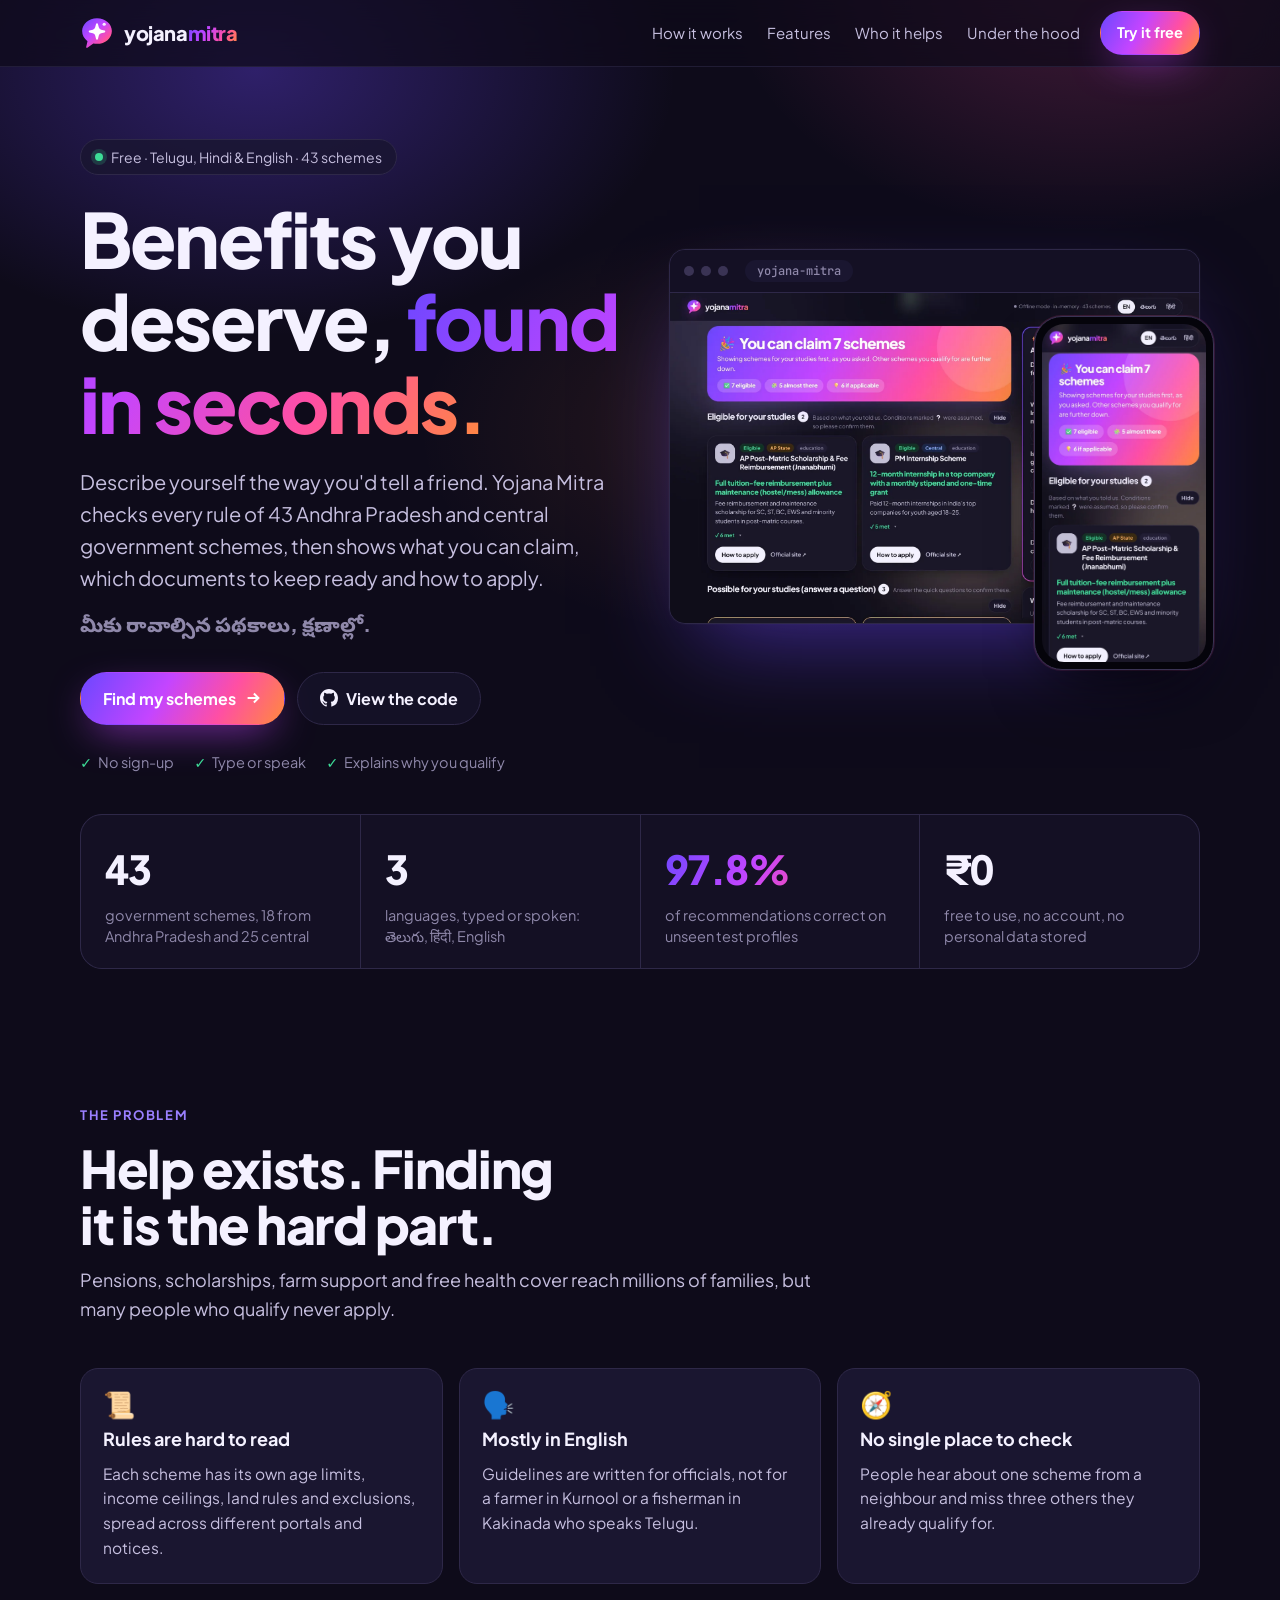
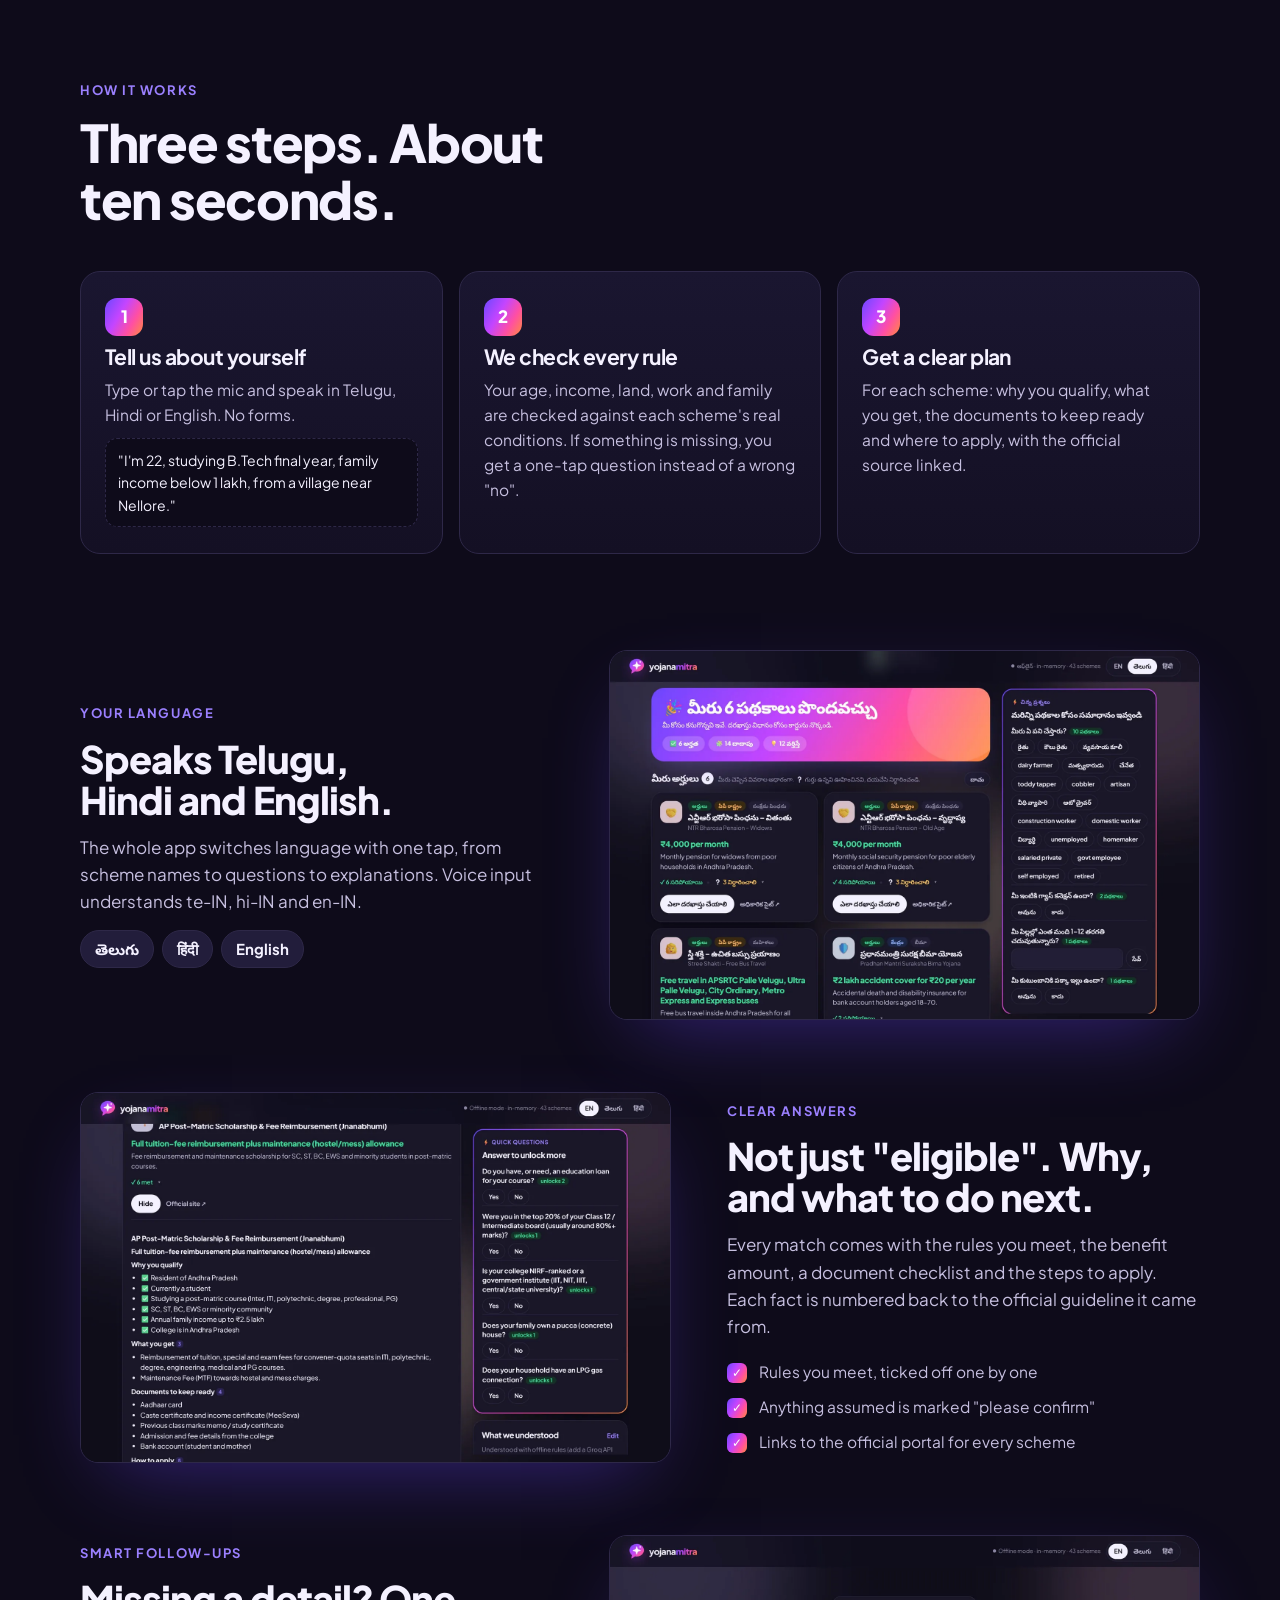
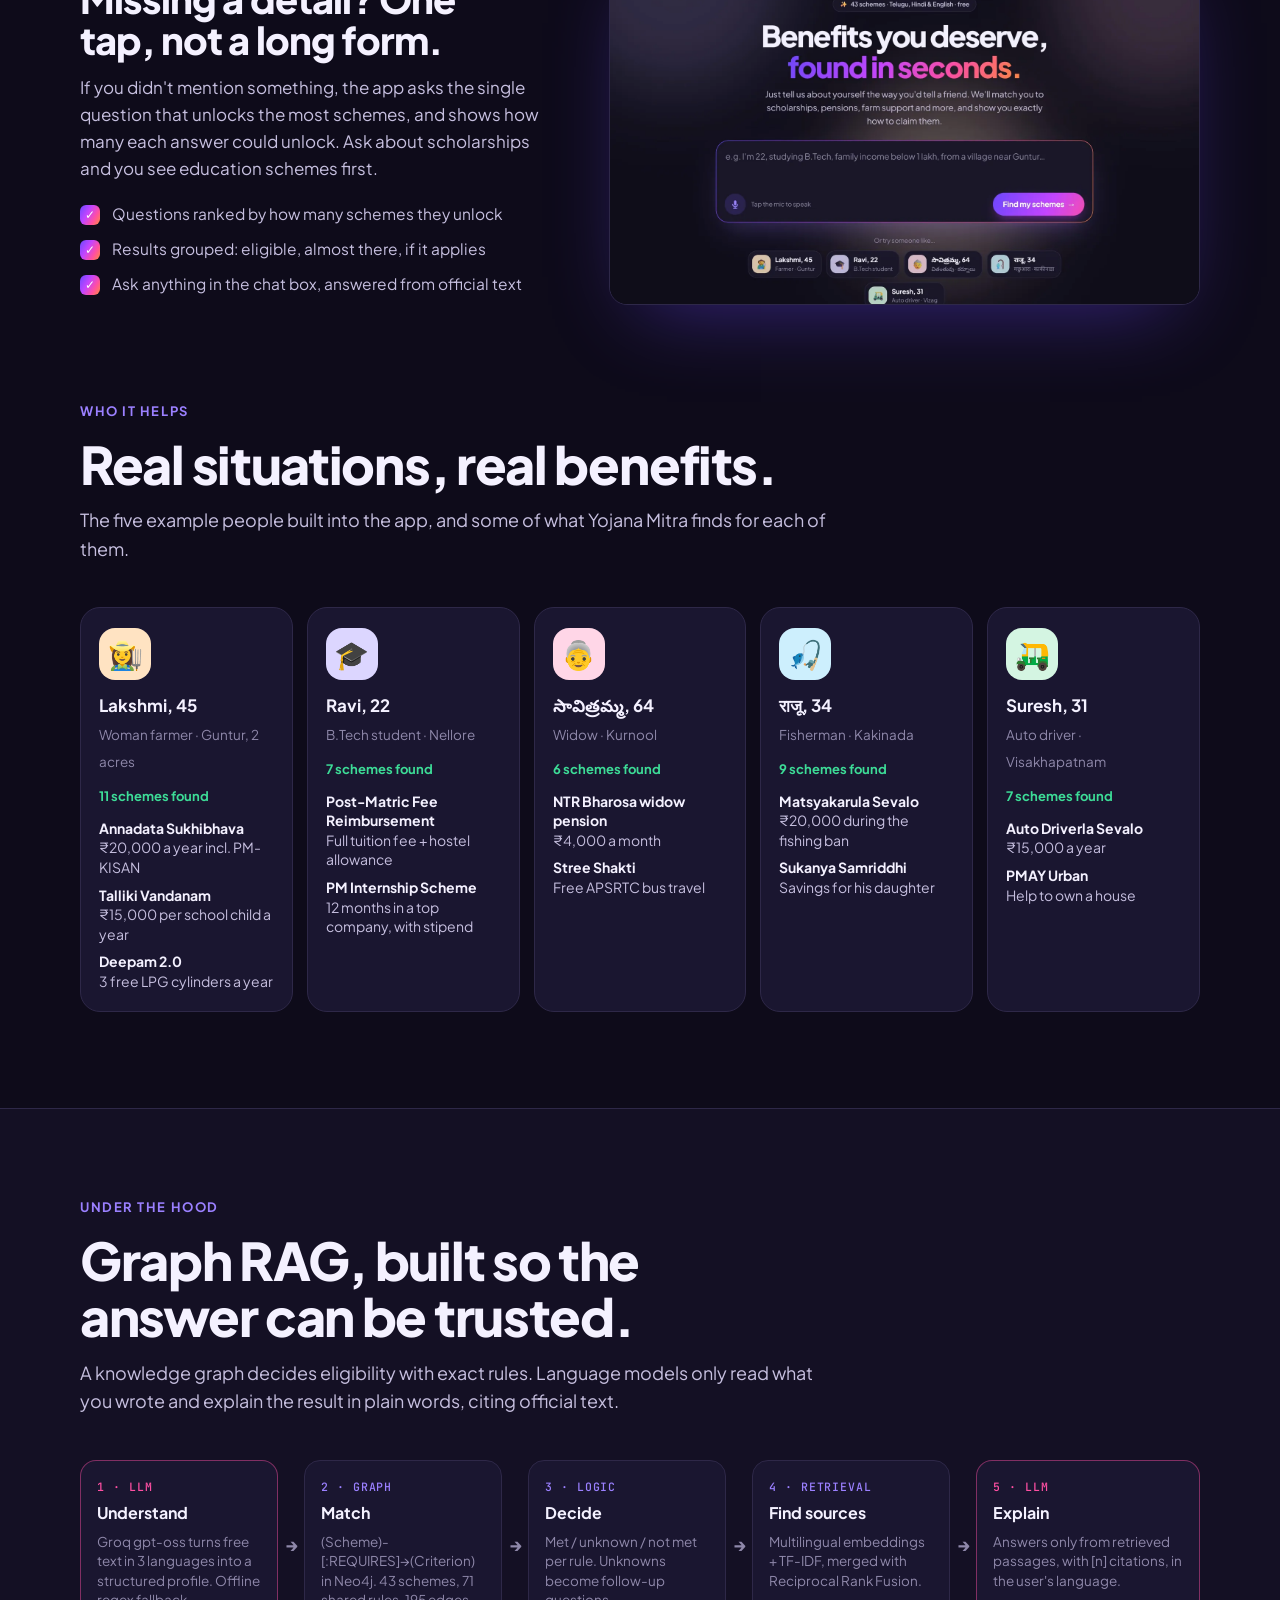
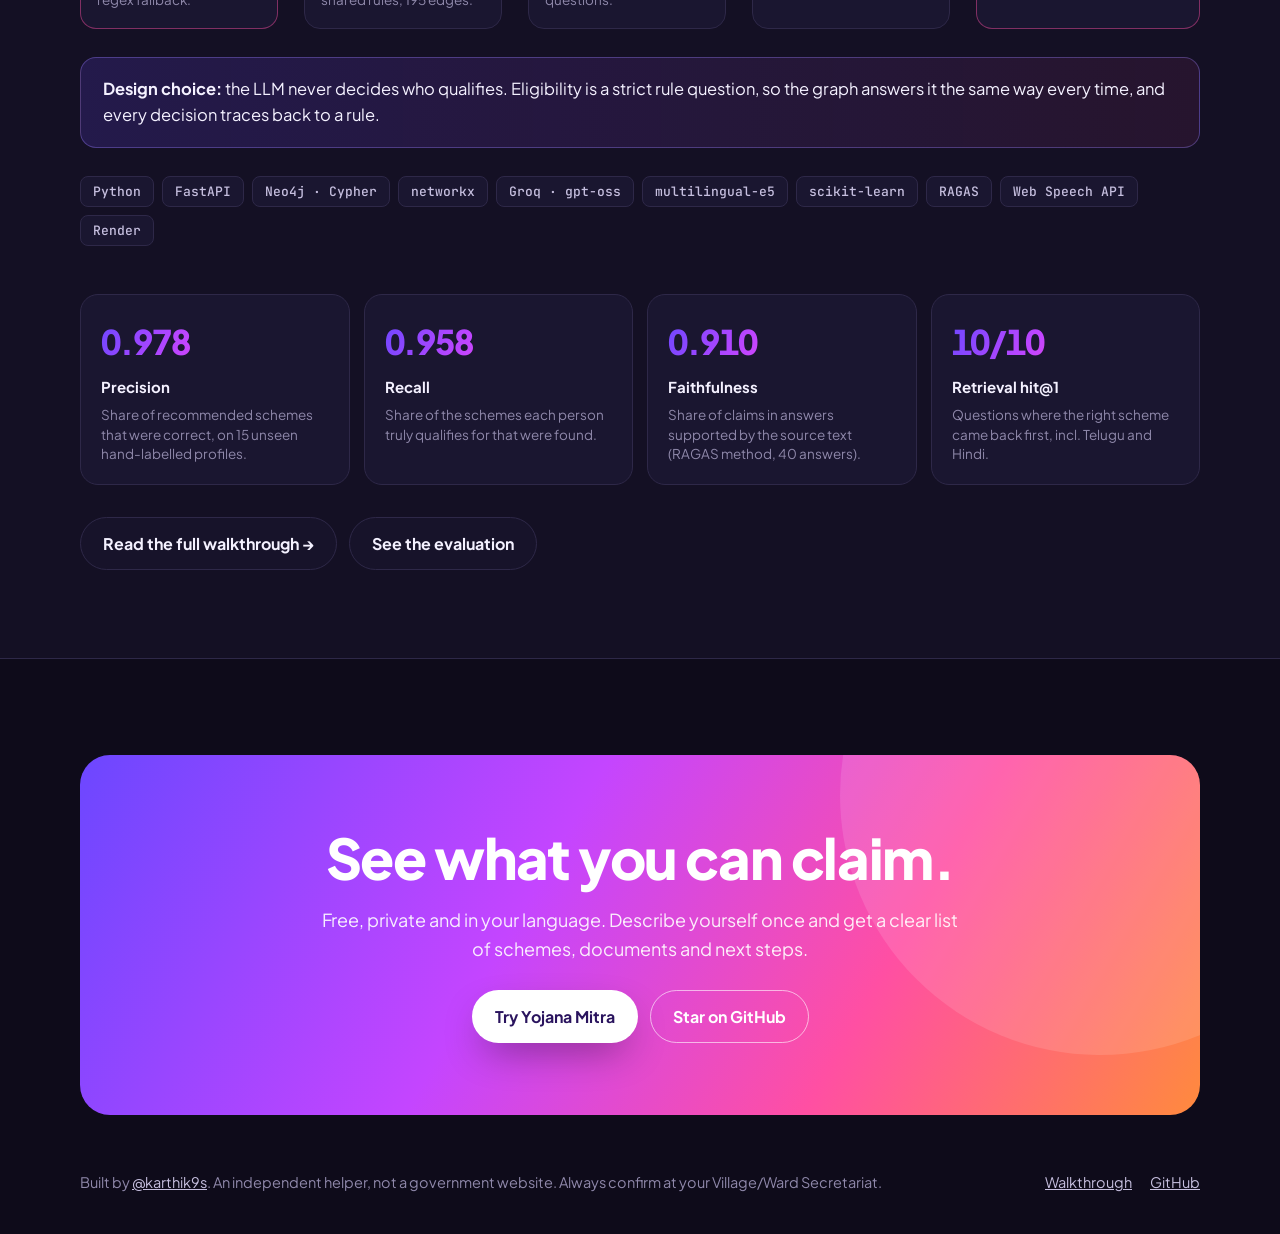
==== docs/index.html @ 9cf26f81 "Add project showcase page for GitHub Pages docs/index.html: landing page with real app screenshots (" ====
<!doctype html>
<html lang="en">
<head>
<meta charset="utf-8">
<meta name="viewport" content="width=device-width, initial-scale=1, viewport-fit=cover">
<title>Yojana Mitra · Find the government schemes you qualify for</title>
<meta name="description" content="Describe yourself in Telugu, Hindi or English. Yojana Mitra checks 43 Andhra Pradesh and central government schemes and shows what you can claim, what to keep ready and how to apply. Free.">
<meta name="theme-color" content="#0e0b1a">
<link rel="icon" href="assets/logo.svg" type="image/svg+xml">
<meta property="og:type" content="website">
<meta property="og:title" content="Yojana Mitra · Benefits you deserve, found in seconds">
<meta property="og:description" content="Tell it about yourself in Telugu, Hindi or English. It checks 43 AP and central schemes and explains how to claim each one.">
<meta property="og:image" content="https://karthik9s.github.io/Yojana-mitra/assets/og.jpg">
<meta property="og:url" content="https://karthik9s.github.io/Yojana-mitra/">
<meta name="twitter:card" content="summary_large_image">
<link rel="preconnect" href="https://fonts.googleapis.com">
<link rel="preconnect" href="https://fonts.gstatic.com" crossorigin>
<link rel="stylesheet" href="https://fonts.googleapis.com/css2?family=Plus+Jakarta+Sans:wght@400;500;600;700;800&family=Noto+Sans+Telugu:wght@600;800&family=JetBrains+Mono:wght@500&display=swap">
<style>
/* Layout: dark showcase in the app's own brand (gradient speech-bubble logo, Plus Jakarta Sans).
   Real screenshots carry the story; sections alternate text and product shots. */
:root {
  --bg: #0e0b1a; --bg-2: #141024; --surface: #1a1630; --surface-2: #221d3b; --line: #2e2848;
  --ink: #f4f1ff; --ink-2: #c6bfdf; --ink-3: #8f88aa;
  --brand: #9b80ff; --pink: #ff4fa3; --orange: #ff8a3d; --green: #3ddc97; --amber: #ffc65c;
  --grad: linear-gradient(120deg, #6c47ff 0%, #c445ff 40%, #ff4fa3 70%, #ff8a3d 100%);
  --f: "Plus Jakarta Sans", "Noto Sans Telugu", system-ui, -apple-system, "Segoe UI", sans-serif;
  --mono: "JetBrains Mono", Consolas, monospace;
  --r: 22px;
  color-scheme: dark;
}
* { box-sizing: border-box; }
html { scroll-behavior: smooth; }
@media (prefers-reduced-motion: reduce) { html { scroll-behavior: auto; } * { animation: none !important; transition: none !important; } }
body { margin: 0; background: var(--bg); color: var(--ink); font-family: var(--f); font-size: 17px; line-height: 1.6; overflow-x: hidden; }
img { max-width: 100%; height: auto; display: block; }
a { color: inherit; }
h1, h2, h3 { margin: 0; line-height: 1.08; letter-spacing: -0.025em; text-wrap: balance; }
p { margin: 0; }
.wrap { width: 100%; max-width: 1160px; margin: 0 auto;
  padding-left: max(20px, env(safe-area-inset-left, 0px)); padding-right: max(20px, env(safe-area-inset-right, 0px)); }
.grad-text { background: var(--grad); -webkit-background-clip: text; background-clip: text; color: transparent; }
.eyebrow { font-size: 13px; font-weight: 700; letter-spacing: .12em; text-transform: uppercase; color: var(--brand); }
:focus-visible { outline: 2px solid var(--brand); outline-offset: 3px; border-radius: 8px; }

/* glow */
.glow { position: absolute; inset: -200px 0 auto; height: 900px; z-index: -1; pointer-events: none;
  background: radial-gradient(600px 380px at 20% 30%, rgba(108,71,255,.35), transparent 70%),
              radial-gradient(520px 360px at 85% 20%, rgba(255,79,163,.22), transparent 70%),
              radial-gradient(500px 300px at 60% 70%, rgba(255,138,61,.12), transparent 70%); }

/* nav */
header.nav { position: sticky; top: 0; z-index: 20; backdrop-filter: blur(14px); -webkit-backdrop-filter: blur(14px);
  background: rgba(14,11,26,.72); border-bottom: 1px solid rgba(46,40,72,.6); padding-top: env(safe-area-inset-top, 0px); }
.nav .wrap { display: flex; align-items: center; gap: 20px; height: 66px; }
.brand { display: flex; align-items: center; gap: 10px; text-decoration: none; font-weight: 800; font-size: 20px; letter-spacing: -0.02em; }
.brand img { width: 34px; height: 34px; }
.brand span b { font-weight: 800; background: var(--grad); -webkit-background-clip: text; background-clip: text; color: transparent; }
.nav nav { display: flex; gap: 24px; margin-left: auto; font-size: 15px; color: var(--ink-2); }
.nav nav a { text-decoration: none; }
.nav nav a:hover { color: var(--ink); }
@media (max-width: 860px) { .nav nav { display: none; } .nav .btn { margin-left: auto; } }

/* buttons */
.btn { display: inline-flex; align-items: center; gap: 8px; text-decoration: none; font-weight: 700; font-size: 16px;
  padding: 13px 22px; border-radius: 999px; border: 1px solid transparent; transition: transform .15s, box-shadow .15s; white-space: nowrap; }
.btn:hover { transform: translateY(-1px); }
.btn.primary { background: var(--grad); color: #fff; box-shadow: 0 14px 40px -12px rgba(196,69,255,.7); }
.btn.ghost { border-color: var(--line); background: rgba(26,22,48,.6); color: var(--ink); }
.btn.small { padding: 9px 16px; font-size: 14.5px; }
.btn svg { width: 18px; height: 18px; }

/* hero */
.hero { position: relative; padding-block: 72px 40px; }
.hero-grid { display: grid; grid-template-columns: 1.02fr 1fr; gap: 48px; align-items: center; }
.hero-grid > * { min-width: 0; }
.pill { display: inline-flex; align-items: center; gap: 8px; padding: 6px 14px; border-radius: 999px; font-size: 14px; color: var(--ink-2);
  background: rgba(26,22,48,.8); border: 1px solid var(--line); }
.pill i { width: 8px; height: 8px; border-radius: 50%; background: var(--green); box-shadow: 0 0 0 4px rgba(61,220,151,.18); }
.hero h1 { font-size: clamp(42px, 6.4vw, 76px); font-weight: 800; margin-top: 22px; }
.hero .lede { font-size: clamp(17px, 1.9vw, 20px); color: var(--ink-2); margin-top: 22px; max-width: 34em; }
.hero .te { font-weight: 800; font-size: 20px; color: var(--ink-3); margin-top: 14px; }
.ctas { display: flex; flex-wrap: wrap; gap: 12px; margin-top: 32px; }
.mini-proof { display: flex; flex-wrap: wrap; gap: 8px 20px; margin-top: 26px; color: var(--ink-3); font-size: 14.5px; }
.mini-proof span::before { content: "✓"; color: var(--green); font-weight: 800; margin-right: 6px; }

.stage { position: relative; padding: 0 0 40px 0; }
.browser { border-radius: 16px; overflow: hidden; border: 1px solid var(--line); background: var(--surface);
  box-shadow: 0 40px 90px -30px rgba(108,71,255,.55), 0 0 0 1px rgba(255,255,255,.02); }
.browser .bar { display: flex; align-items: center; gap: 7px; padding: 10px 14px; background: var(--bg-2); border-bottom: 1px solid var(--line); }
.browser .bar i { width: 10px; height: 10px; border-radius: 50%; background: #3a3354; }
.browser .bar .url { margin-left: 10px; font: 500 12px var(--mono); color: var(--ink-3); background: var(--surface); padding: 3px 12px; border-radius: 999px;
  overflow: hidden; text-overflow: ellipsis; white-space: nowrap; min-width: 0; }
.phone { position: absolute; right: -14px; bottom: -6px; width: 34%; max-width: 210px; border-radius: 28px; padding: 7px; background: #05040b;
  border: 1px solid #3a3354; box-shadow: 0 30px 60px -20px rgba(0,0,0,.8), 0 0 0 1px rgba(255,79,163,.15); }
.phone img { border-radius: 22px; aspect-ratio: 9 / 18.5; object-fit: cover; object-position: top; width: 100%; }
@media (max-width: 920px) { .hero-grid { grid-template-columns: 1fr; } .hero { padding-top: 44px; } .phone { right: 4px; } }

/* stats */
.stats { display: grid; grid-template-columns: repeat(4, 1fr); gap: 1px; background: var(--line); border: 1px solid var(--line);
  border-radius: var(--r); overflow: hidden; margin-top: 40px; }
.stat { background: var(--bg-2); padding: 22px 24px; display: grid; gap: 4px; }
.stat b { font-size: clamp(28px, 3.4vw, 40px); font-weight: 800; letter-spacing: -0.03em; font-variant-numeric: tabular-nums; }
.stat span { color: var(--ink-3); font-size: 14.5px; line-height: 1.4; }
@media (max-width: 760px) { .stats { grid-template-columns: repeat(2, 1fr); } }

/* sections */
section { padding-block: 96px 0; }
.head { display: grid; gap: 14px; max-width: 760px; margin-bottom: 44px; }
.head h2 { font-size: clamp(32px, 4.4vw, 52px); font-weight: 800; }
.head p { color: var(--ink-2); font-size: 18px; }

/* problem */
.problem { display: grid; grid-template-columns: repeat(3, 1fr); gap: 16px; }
.problem div { background: var(--surface); border: 1px solid var(--line); border-radius: 18px; padding: 22px; display: grid; gap: 8px; align-content: start; }
.problem b { font-size: 18px; }
.problem p { color: var(--ink-2); font-size: 15.5px; }
.problem .ico { font-size: 26px; line-height: 1; }
@media (max-width: 820px) { .problem { grid-template-columns: 1fr; } }

/* steps */
.steps { display: grid; grid-template-columns: repeat(3, 1fr); gap: 16px; counter-reset: step; }
.step { position: relative; padding: 26px 24px; border-radius: 20px; background: linear-gradient(180deg, var(--surface), var(--bg-2)); border: 1px solid var(--line); display: grid; gap: 10px; align-content: start; }
.step .n { width: 38px; height: 38px; border-radius: 12px; display: grid; place-items: center; font-weight: 800; color: #fff; background: var(--grad); }
.step h3 { font-size: 21px; }
.step p { color: var(--ink-2); font-size: 15.5px; }
.step .quote { font-size: 14px; color: var(--ink); background: var(--bg); border: 1px dashed var(--line); border-radius: 12px; padding: 10px 12px; }
@media (max-width: 860px) { .steps { grid-template-columns: 1fr; } }

/* feature rows */
.feature { display: grid; grid-template-columns: 1fr 1.25fr; gap: 56px; align-items: center; padding-top: 72px; }
.feature > * { min-width: 0; }
.feature.flip { grid-template-columns: 1.25fr 1fr; }
.feature.flip .copy { order: 2; }
.feature .copy { display: grid; gap: 14px; }
.feature h3 { font-size: clamp(26px, 3.2vw, 38px); font-weight: 800; }
.feature .copy > p { color: var(--ink-2); font-size: 17px; }
.ticks { list-style: none; margin: 6px 0 0; padding: 0; display: grid; gap: 10px; }
.ticks li { display: grid; grid-template-columns: 22px 1fr; gap: 10px; color: var(--ink-2); font-size: 15.5px; }
.ticks li::before { content: "✓"; width: 20px; height: 20px; margin-top: 3px; border-radius: 6px; background: var(--grad);
  color: #fff; font-size: 12px; font-weight: 800; display: grid; place-items: center; line-height: 1; }
.shot { border-radius: 18px; overflow: hidden; border: 1px solid var(--line); box-shadow: 0 30px 80px -30px rgba(108,71,255,.45); background: var(--surface); }
.lang-chips { display: flex; flex-wrap: wrap; gap: 8px; }
.lang-chips span { padding: 6px 14px; border-radius: 999px; background: var(--surface-2); border: 1px solid var(--line); font-weight: 700; font-size: 15px; }
@media (max-width: 900px) { .feature, .feature.flip { grid-template-columns: 1fr; gap: 28px; } .feature.flip .copy { order: 0; } }

/* people */
.people { display: grid; grid-template-columns: repeat(5, 1fr); gap: 14px; }
.person { background: var(--surface); border: 1px solid var(--line); border-radius: 20px; padding: 20px 18px; display: grid; gap: 12px; align-content: start; }
.person .av { width: 52px; height: 52px; border-radius: 16px; display: grid; place-items: center; font-size: 28px; background: var(--c); }
.person b { font-size: 17px; display: block; }
.person small { color: var(--ink-3); font-size: 13.5px; }
.person .found { font-size: 13px; font-weight: 700; color: var(--green); }
.person ul { margin: 0; padding: 0; list-style: none; display: grid; gap: 8px; }
.person li { font-size: 14px; color: var(--ink-2); line-height: 1.4; }
.person li strong { color: var(--ink); font-weight: 700; display: block; }
@media (max-width: 1060px) { .people { grid-template-columns: repeat(3, 1fr); } }
@media (max-width: 700px) { .people { grid-template-columns: 1fr 1fr; } }
@media (max-width: 460px) { .people { grid-template-columns: 1fr; } }

/* tech */
.tech { background: var(--bg-2); border-top: 1px solid var(--line); border-bottom: 1px solid var(--line); margin-top: 96px; padding-block: 88px; }
.tech section { padding: 0; }
.flow { display: grid; grid-template-columns: repeat(5, 1fr); gap: 0; align-items: stretch; }
.node { position: relative; background: var(--surface); border: 1px solid var(--line); border-radius: 16px; padding: 18px 16px; display: grid; gap: 6px; align-content: start; margin-right: 26px; }
.node:last-child { margin-right: 0; }
.node:not(:last-child)::after { content: "→"; position: absolute; right: -22px; top: 50%; transform: translateY(-50%); color: var(--ink-3); font-weight: 800; }
.node .k { font: 500 11.5px var(--mono); color: var(--brand); text-transform: uppercase; letter-spacing: .08em; }
.node b { font-size: 16px; }
.node p { font-size: 13.5px; color: var(--ink-3); line-height: 1.45; }
.node.llm { border-color: rgba(255,79,163,.45); }
.node.llm .k { color: var(--pink); }
@media (max-width: 980px) { .flow { grid-template-columns: 1fr; gap: 26px; }
  .node { margin-right: 0; } .node:not(:last-child)::after { content: "↓"; right: auto; left: 50%; top: auto; bottom: -24px; transform: translateX(-50%); } }
.callout { margin-top: 28px; padding: 18px 22px; border-radius: 16px; background: linear-gradient(90deg, rgba(108,71,255,.18), rgba(255,79,163,.08)); border: 1px solid rgba(155,128,255,.35); color: var(--ink); font-size: 16.5px; }
.chips { display: flex; flex-wrap: wrap; gap: 8px; margin-top: 28px; }
.chips span { font: 500 13px var(--mono); padding: 6px 12px; border-radius: 8px; background: var(--surface); border: 1px solid var(--line); color: var(--ink-2); }

.results { display: grid; grid-template-columns: repeat(4, 1fr); gap: 14px; margin-top: 48px; }
.result { background: var(--surface); border: 1px solid var(--line); border-radius: 18px; padding: 20px; display: grid; gap: 6px; align-content: start; }
.result b { font-size: 34px; font-weight: 800; letter-spacing: -0.03em; font-variant-numeric: tabular-nums; }
.result .what { font-weight: 700; font-size: 15px; }
.result p { color: var(--ink-3); font-size: 13.5px; line-height: 1.45; }
@media (max-width: 900px) { .results { grid-template-columns: 1fr 1fr; } }
@media (max-width: 480px) { .results { grid-template-columns: 1fr; } }

/* cta */
.final { margin-top: 96px; border-radius: 30px; padding: clamp(36px, 6vw, 72px); background: var(--grad); position: relative; overflow: hidden; text-align: center; display: grid; justify-items: center; gap: 18px; }
.final::after { content: ""; position: absolute; width: 520px; height: 520px; border-radius: 50%; right: -160px; top: -220px; background: rgba(255,255,255,.12); pointer-events: none; }
.final h2 { font-size: clamp(32px, 5vw, 56px); font-weight: 800; color: #fff; position: relative; }
.final p { color: rgba(255,255,255,.9); font-size: 18px; max-width: 36em; position: relative; }
.final .btn.white { background: #fff; color: #2a145e; box-shadow: 0 16px 40px -12px rgba(0,0,0,.45); position: relative; }
.final .btn.outline { border-color: rgba(255,255,255,.6); color: #fff; position: relative; }
.final .ctas { justify-content: center; margin-top: 8px; }

footer { padding-block: 56px 40px; color: var(--ink-3); font-size: 14.5px; }
footer .wrap { display: flex; flex-wrap: wrap; justify-content: space-between; gap: 18px; align-items: center; }
footer a { color: var(--ink-2); }
footer .links { display: flex; gap: 18px; flex-wrap: wrap; }

/* entrance */
@media (prefers-reduced-motion: no-preference) {
  .hero .copy > * { animation: rise .7s cubic-bezier(.2,.7,.2,1) both; }
  .hero .copy > *:nth-child(2) { animation-delay: .05s; } .hero .copy > *:nth-child(3) { animation-delay: .1s; }
  .hero .copy > *:nth-child(4) { animation-delay: .15s; } .hero .copy > *:nth-child(5) { animation-delay: .2s; }
  .stage { animation: rise .9s .15s cubic-bezier(.2,.7,.2,1) both; }
  .phone { animation: float 6s 1s ease-in-out infinite; }
}
@keyframes rise { from { transform: translateY(18px); } to { transform: none; } }
@keyframes float { 50% { transform: translateY(-8px); } }
</style>
</head>
<body>
<div class="glow" aria-hidden="true"></div>

<header class="nav">
  <div class="wrap">
    <a class="brand" href="#top"><img src="assets/logo.svg" alt=""><span>yojana<b>mitra</b></span></a>
    <nav aria-label="Sections">
      <a href="#how">How it works</a><a href="#features">Features</a><a href="#people">Who it helps</a><a href="#tech">Under the hood</a>
    </nav>
    <a class="btn primary small live" href="https://github.com/karthik9s/Yojana-mitra">Try it free</a>
  </div>
</header>

<main id="top">
<div class="hero">
  <div class="wrap hero-grid">
    <div class="copy">
      <span class="pill"><i></i>Free · Telugu, Hindi &amp; English · 43 schemes</span>
      <h1>Benefits you deserve, <span class="grad-text">found in seconds.</span></h1>
      <p class="lede">Describe yourself the way you'd tell a friend. Yojana Mitra checks every rule of 43 Andhra Pradesh and central government schemes, then shows what you can claim, which documents to keep ready and how to apply.</p>
      <p class="te">మీకు రావాల్సిన పథకాలు, క్షణాల్లో.</p>
      <div class="ctas">
        <a class="btn primary live" href="https://github.com/karthik9s/Yojana-mitra">Find my schemes
          <svg viewBox="0 0 20 20" fill="none" stroke="currentColor" stroke-width="2.2" aria-hidden="true"><path d="M4 10h11M11 5l5 5-5 5"/></svg></a>
        <a class="btn ghost" href="https://github.com/karthik9s/Yojana-mitra">
          <svg viewBox="0 0 16 16" fill="currentColor" aria-hidden="true"><path d="M8 0C3.58 0 0 3.58 0 8c0 3.54 2.29 6.53 5.47 7.59.4.07.55-.17.55-.38v-1.33c-2.23.48-2.7-1.07-2.7-1.07-.36-.92-.89-1.17-.89-1.17-.73-.5.06-.49.06-.49.8.06 1.23.83 1.23.83.72 1.23 1.88.87 2.34.67.07-.52.28-.87.51-1.07-1.78-.2-3.64-.89-3.64-3.95 0-.87.31-1.59.82-2.15-.08-.2-.36-1.02.08-2.12 0 0 .67-.21 2.2.82a7.6 7.6 0 0 1 4 0c1.53-1.04 2.2-.82 2.2-.82.44 1.1.16 1.92.08 2.12.51.56.82 1.27.82 2.15 0 3.07-1.87 3.75-3.65 3.95.29.25.54.73.54 1.48v2.2c0 .21.15.46.55.38A8.01 8.01 0 0 0 16 8c0-4.42-3.58-8-8-8Z"/></svg>
          View the code</a>
      </div>
      <div class="mini-proof"><span>No sign-up</span><span>Type or speak</span><span>Explains why you qualify</span></div>
    </div>
    <div class="stage">
      <div class="browser">
        <div class="bar"><i></i><i></i><i></i><span class="url live-host">yojana-mitra</span></div>
        <img src="assets/results.webp" width="1600" height="1000" alt="Yojana Mitra results: 'You can claim 7 schemes', with scholarship cards and quick questions">
      </div>
      <div class="phone"><img src="assets/mobile-results.webp" width="780" height="1688" alt="The same results on a phone"></div>
    </div>
  </div>

  <div class="wrap">
    <div class="stats">
      <div class="stat"><b>43</b><span>government schemes, 18 from Andhra Pradesh and 25 central</span></div>
      <div class="stat"><b>3</b><span>languages, typed or spoken: తెలుగు, हिंदी, English</span></div>
      <div class="stat"><b class="grad-text">97.8%</b><span>of recommendations correct on unseen test profiles</span></div>
      <div class="stat"><b>₹0</b><span>free to use, no account, no personal data stored</span></div>
    </div>
  </div>
</div>

<section id="problem">
  <div class="wrap">
    <div class="head">
      <span class="eyebrow">The problem</span>
      <h2>Help exists. Finding it is the hard part.</h2>
      <p>Pensions, scholarships, farm support and free health cover reach millions of families, but many people who qualify never apply.</p>
    </div>
    <div class="problem">
      <div><span class="ico" aria-hidden="true">📜</span><b>Rules are hard to read</b><p>Each scheme has its own age limits, income ceilings, land rules and exclusions, spread across different portals and notices.</p></div>
      <div><span class="ico" aria-hidden="true">🗣️</span><b>Mostly in English</b><p>Guidelines are written for officials, not for a farmer in Kurnool or a fisherman in Kakinada who speaks Telugu.</p></div>
      <div><span class="ico" aria-hidden="true">🧭</span><b>No single place to check</b><p>People hear about one scheme from a neighbour and miss three others they already qualify for.</p></div>
    </div>
  </div>
</section>

<section id="how">
  <div class="wrap">
    <div class="head">
      <span class="eyebrow">How it works</span>
      <h2>Three steps. About ten seconds.</h2>
    </div>
    <div class="steps">
      <div class="step"><span class="n">1</span><h3>Tell us about yourself</h3>
        <p>Type or tap the mic and speak in Telugu, Hindi or English. No forms.</p>
        <p class="quote">"I'm 22, studying B.Tech final year, family income below 1 lakh, from a village near Nellore."</p></div>
      <div class="step"><span class="n">2</span><h3>We check every rule</h3>
        <p>Your age, income, land, work and family are checked against each scheme's real conditions. If something is missing, you get a one-tap question instead of a wrong "no".</p></div>
      <div class="step"><span class="n">3</span><h3>Get a clear plan</h3>
        <p>For each scheme: why you qualify, what you get, the documents to keep ready and where to apply, with the official source linked.</p></div>
    </div>
  </div>
</section>

<section id="features" style="padding-top:24px">
  <div class="wrap">
    <div class="feature">
      <div class="copy">
        <span class="eyebrow">Your language</span>
        <h3>Speaks Telugu, Hindi and English.</h3>
        <p>The whole app switches language with one tap, from scheme names to questions to explanations. Voice input understands te-IN, hi-IN and en-IN.</p>
        <div class="lang-chips"><span>తెలుగు</span><span>हिंदी</span><span>English</span></div>
      </div>
      <img class="shot" src="assets/telugu.webp" width="1600" height="1000" alt="Results in Telugu for a 64-year-old widow: NTR Bharosa widow and old-age pensions of ₹4,000 per month, free bus travel">
    </div>

    <div class="feature flip">
      <div class="copy">
        <span class="eyebrow">Clear answers</span>
        <h3>Not just "eligible". Why, and what to do next.</h3>
        <p>Every match comes with the rules you meet, the benefit amount, a document checklist and the steps to apply. Each fact is numbered back to the official guideline it came from.</p>
        <ul class="ticks">
          <li>Rules you meet, ticked off one by one</li>
          <li>Anything assumed is marked "please confirm"</li>
          <li>Links to the official portal for every scheme</li>
        </ul>
      </div>
      <img class="shot" src="assets/explain.webp" width="1600" height="1000" alt="Explanation for AP Post-Matric Scholarship: why you qualify, what you get, documents to keep ready">
    </div>

    <div class="feature">
      <div class="copy">
        <span class="eyebrow">Smart follow-ups</span>
        <h3>Missing a detail? One tap, not a long form.</h3>
        <p>If you didn't mention something, the app asks the single question that unlocks the most schemes, and shows how many each answer could unlock. Ask about scholarships and you see education schemes first.</p>
        <ul class="ticks">
          <li>Questions ranked by how many schemes they unlock</li>
          <li>Results grouped: eligible, almost there, if it applies</li>
          <li>Ask anything in the chat box, answered from official text</li>
        </ul>
      </div>
      <img class="shot" src="assets/hero.webp" width="1600" height="1000" alt="Yojana Mitra home page: 'Benefits you deserve, found in seconds' with a text box and example people">
    </div>
  </div>
</section>

<section id="people">
  <div class="wrap">
    <div class="head">
      <span class="eyebrow">Who it helps</span>
      <h2>Real situations, real benefits.</h2>
      <p>The five example people built into the app, and some of what Yojana Mitra finds for each of them.</p>
    </div>
    <div class="people">
      <div class="person"><span class="av" style="--c:#ffe3c2" aria-hidden="true">👩‍🌾</span>
        <div><b>Lakshmi, 45</b><small>Woman farmer · Guntur, 2 acres</small></div><span class="found">11 schemes found</span>
        <ul><li><strong>Annadata Sukhibhava</strong>₹20,000 a year incl. PM-KISAN</li><li><strong>Talliki Vandanam</strong>₹15,000 per school child a year</li><li><strong>Deepam 2.0</strong>3 free LPG cylinders a year</li></ul></div>
      <div class="person"><span class="av" style="--c:#dcd6ff" aria-hidden="true">🎓</span>
        <div><b>Ravi, 22</b><small>B.Tech student · Nellore</small></div><span class="found">7 schemes found</span>
        <ul><li><strong>Post-Matric Fee Reimbursement</strong>Full tuition fee + hostel allowance</li><li><strong>PM Internship Scheme</strong>12 months in a top company, with stipend</li></ul></div>
      <div class="person"><span class="av" style="--c:#ffd6e7" aria-hidden="true">👵</span>
        <div><b>సావిత్రమ్మ, 64</b><small>Widow · Kurnool</small></div><span class="found">6 schemes found</span>
        <ul><li><strong>NTR Bharosa widow pension</strong>₹4,000 a month</li><li><strong>Stree Shakti</strong>Free APSRTC bus travel</li></ul></div>
      <div class="person"><span class="av" style="--c:#cdeffd" aria-hidden="true">🎣</span>
        <div><b>राजू, 34</b><small>Fisherman · Kakinada</small></div><span class="found">9 schemes found</span>
        <ul><li><strong>Matsyakarula Sevalo</strong>₹20,000 during the fishing ban</li><li><strong>Sukanya Samriddhi</strong>Savings for his daughter</li></ul></div>
      <div class="person"><span class="av" style="--c:#d4f5e2" aria-hidden="true">🛺</span>
        <div><b>Suresh, 31</b><small>Auto driver · Visakhapatnam</small></div><span class="found">7 schemes found</span>
        <ul><li><strong>Auto Driverla Sevalo</strong>₹15,000 a year</li><li><strong>PMAY Urban</strong>Help to own a house</li></ul></div>
    </div>
  </div>
</section>

<div class="tech" id="tech">
  <section>
    <div class="wrap">
      <div class="head">
        <span class="eyebrow">Under the hood</span>
        <h2>Graph RAG, built so the answer can be trusted.</h2>
        <p>A knowledge graph decides eligibility with exact rules. Language models only read what you wrote and explain the result in plain words, citing official text.</p>
      </div>
      <div class="flow">
        <div class="node llm"><span class="k">1 · LLM</span><b>Understand</b><p>Groq gpt-oss turns free text in 3 languages into a structured profile. Offline regex fallback.</p></div>
        <div class="node"><span class="k">2 · Graph</span><b>Match</b><p>(Scheme)-[:REQUIRES]→(Criterion) in Neo4j. 43 schemes, 71 shared rules, 195 edges.</p></div>
        <div class="node"><span class="k">3 · Logic</span><b>Decide</b><p>Met / unknown / not met per rule. Unknowns become follow-up questions.</p></div>
        <div class="node"><span class="k">4 · Retrieval</span><b>Find sources</b><p>Multilingual embeddings + TF-IDF, merged with Reciprocal Rank Fusion.</p></div>
        <div class="node llm"><span class="k">5 · LLM</span><b>Explain</b><p>Answers only from retrieved passages, with [n] citations, in the user's language.</p></div>
      </div>
      <p class="callout"><strong>Design choice:</strong> the LLM never decides who qualifies. Eligibility is a strict rule question, so the graph answers it the same way every time, and every decision traces back to a rule.</p>
      <div class="chips"><span>Python</span><span>FastAPI</span><span>Neo4j · Cypher</span><span>networkx</span><span>Groq · gpt-oss</span><span>multilingual-e5</span><span>scikit-learn</span><span>RAGAS</span><span>Web Speech API</span><span>Render</span></div>

      <div class="results">
        <div class="result"><b class="grad-text">0.978</b><span class="what">Precision</span><p>Share of recommended schemes that were correct, on 15 unseen hand-labelled profiles.</p></div>
        <div class="result"><b class="grad-text">0.958</b><span class="what">Recall</span><p>Share of the schemes each person truly qualifies for that were found.</p></div>
        <div class="result"><b class="grad-text">0.910</b><span class="what">Faithfulness</span><p>Share of claims in answers supported by the source text (RAGAS method, 40 answers).</p></div>
        <div class="result"><b class="grad-text">10/10</b><span class="what">Retrieval hit@1</span><p>Questions where the right scheme came back first, incl. Telugu and Hindi.</p></div>
      </div>
      <div class="ctas" style="margin-top:32px">
        <a class="btn ghost" href="explainer.html">Read the full walkthrough →</a>
        <a class="btn ghost" href="https://github.com/karthik9s/Yojana-mitra#evaluation">See the evaluation</a>
      </div>
    </div>
  </section>
</div>

<div class="wrap">
  <div class="final">
    <h2>See what you can claim.</h2>
    <p>Free, private and in your language. Describe yourself once and get a clear list of schemes, documents and next steps.</p>
    <div class="ctas">
      <a class="btn white live" href="https://github.com/karthik9s/Yojana-mitra">Try Yojana Mitra</a>
      <a class="btn outline" href="https://github.com/karthik9s/Yojana-mitra">Star on GitHub</a>
    </div>
  </div>
</div>
</main>

<footer>
  <div class="wrap">
    <div>Built by <a href="https://github.com/karthik9s">@karthik9s</a>. An independent helper, not a government website. Always confirm at your Village/Ward Secretariat.</div>
    <div class="links"><a href="explainer.html">Walkthrough</a><a href="https://github.com/karthik9s/Yojana-mitra">GitHub</a></div>
  </div>
</footer>

<script>
  // Set this to your Render URL; until then the buttons open the GitHub repo.
  const LIVE_APP_URL = "";
  if (LIVE_APP_URL) {
    document.querySelectorAll("a.live").forEach((a) => { a.href = LIVE_APP_URL; });
    document.querySelectorAll(".live-host").forEach((s) => { s.textContent = new URL(LIVE_APP_URL).host; });
  }
</script>
</body>
</html>
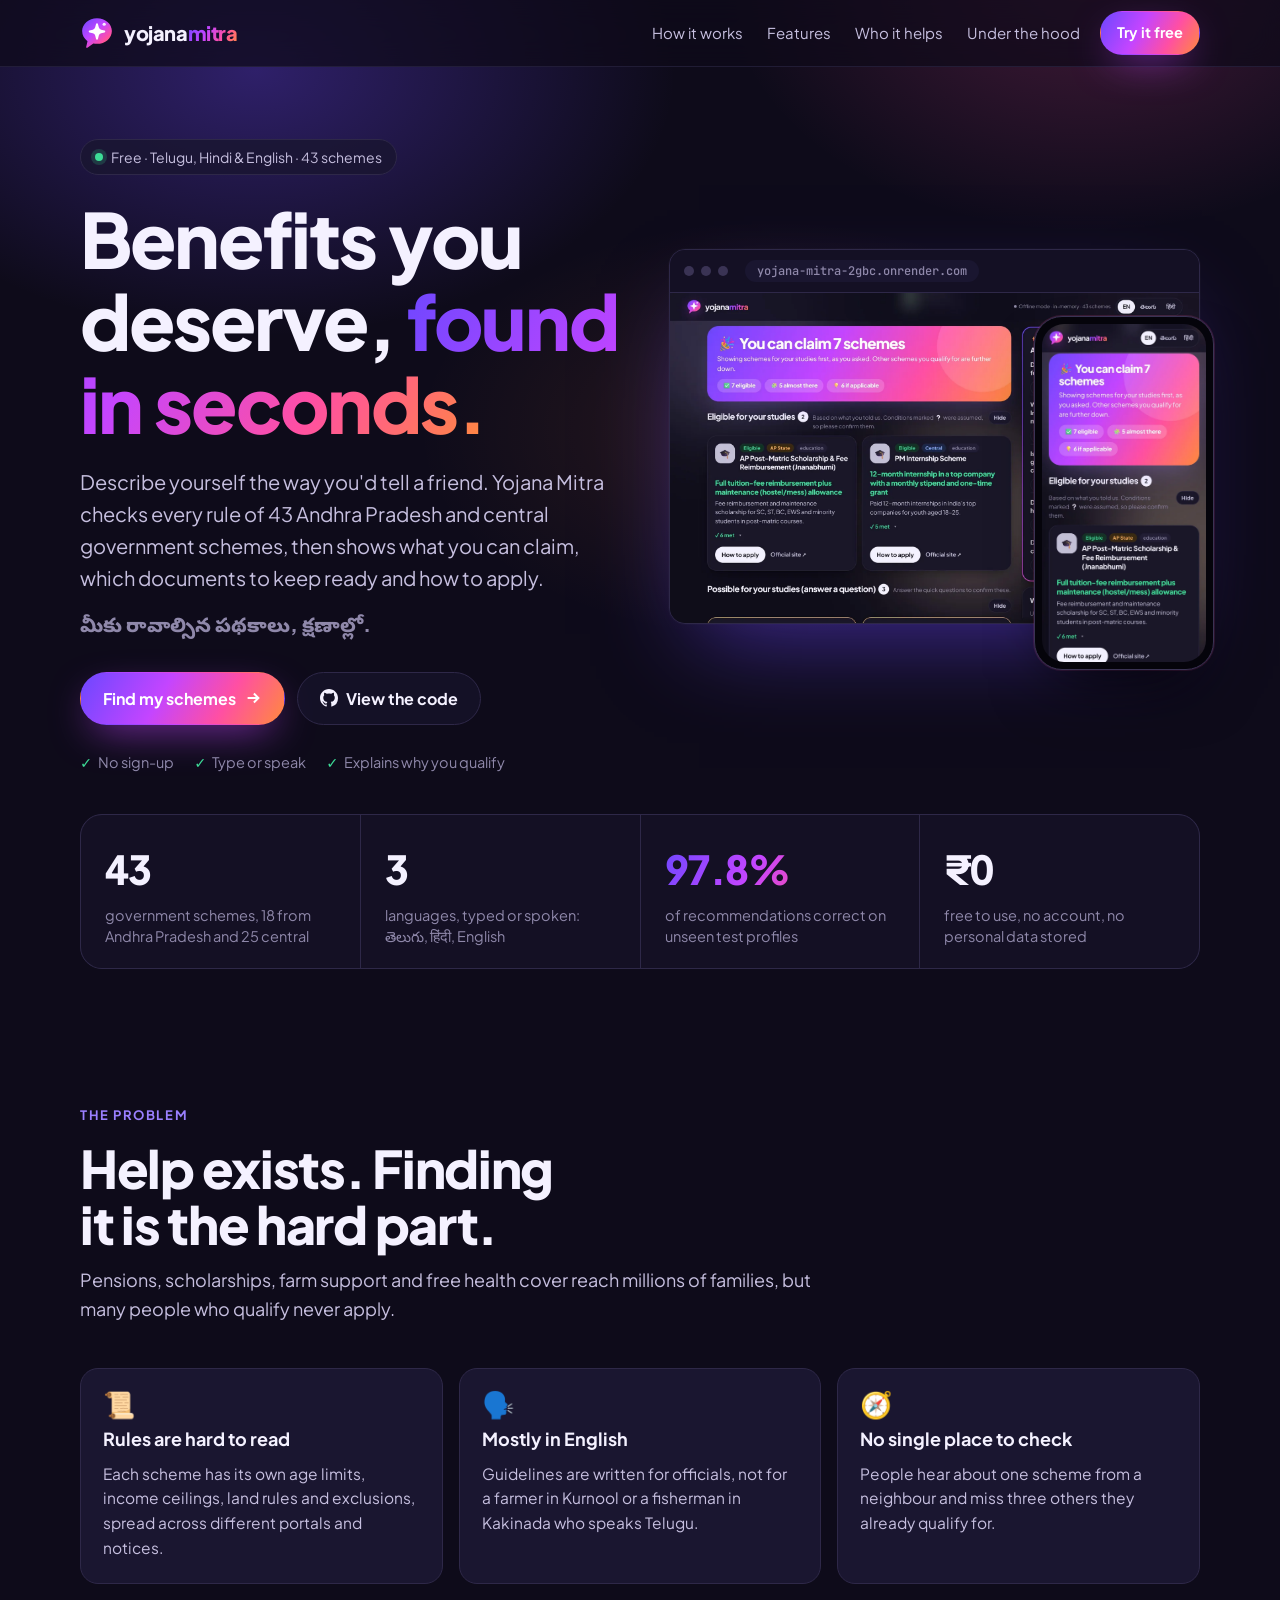
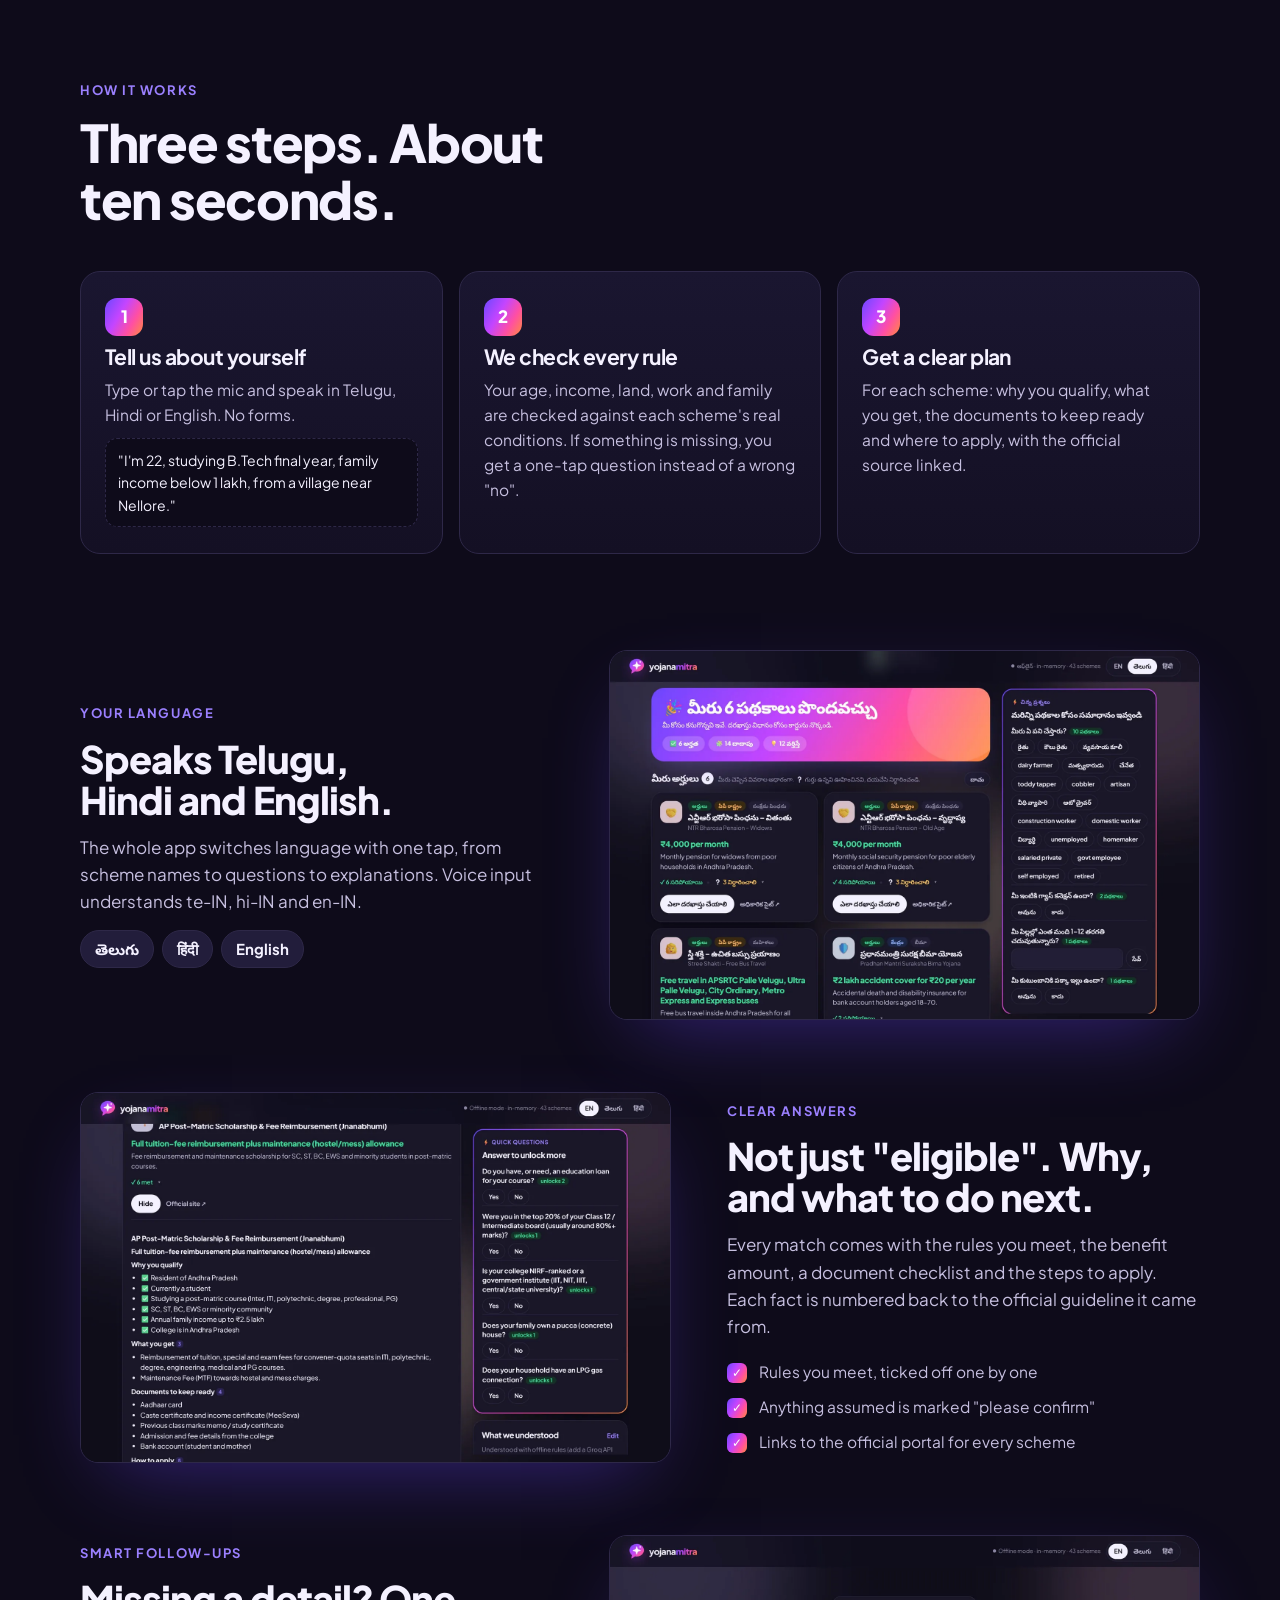
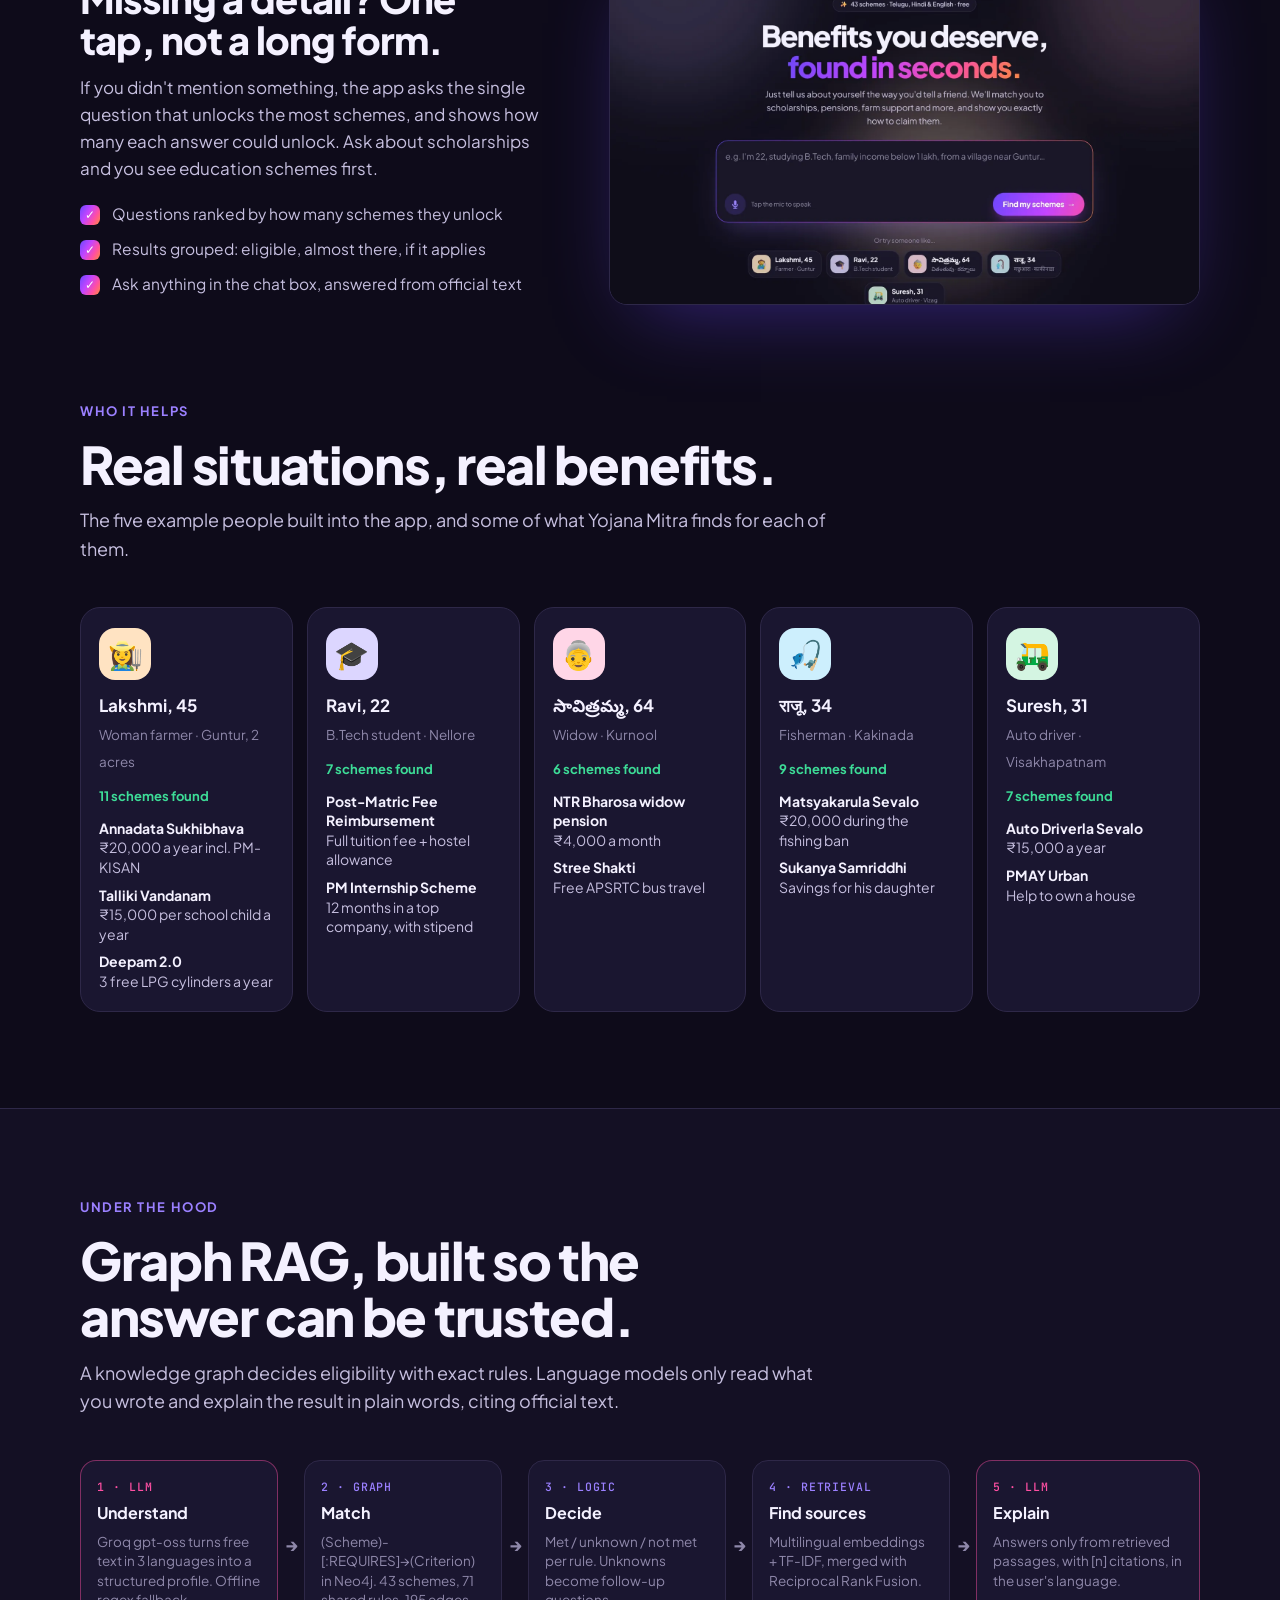
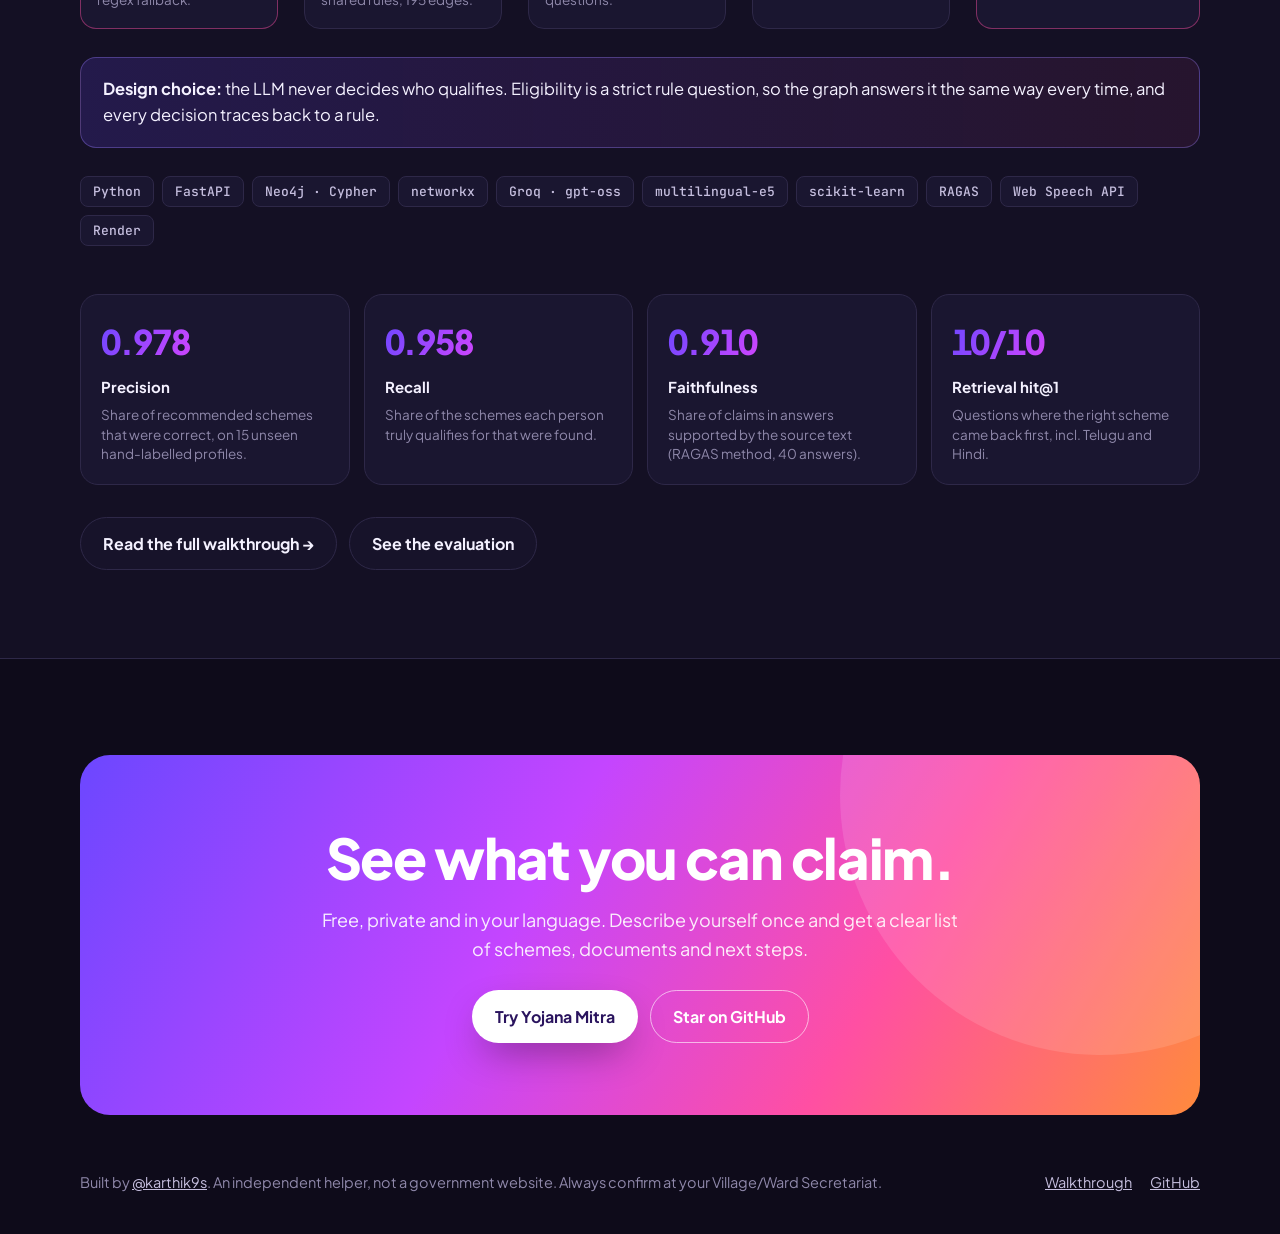
==== commit 3b992b49: "Showcase buttons open the live app on Render Co-Authored-By: Claude Opus 5.5 <noreply@anthropic.com>" ====
--- a/docs/index.html
+++ b/docs/index.html
@@ -10,8 +10,8 @@
 <meta property="og:type" content="website">
 <meta property="og:title" content="Yojana Mitra · Benefits you deserve, found in seconds">
 <meta property="og:description" content="Tell it about yourself in Telugu, Hindi or English. It checks 43 AP and central schemes and explains how to claim each one.">
-<meta property="og:image" content="https://karthik9s.github.io/Yojana-mitra/assets/og.jpg">
-<meta property="og:url" content="https://karthik9s.github.io/Yojana-mitra/">
+<meta property="og:image" content="https://yojana-mitra-ihwk.netlify.app/assets/og.jpg">
+<meta property="og:url" content="https://yojana-mitra-ihwk.netlify.app/">
 <meta name="twitter:card" content="summary_large_image">
 <link rel="preconnect" href="https://fonts.googleapis.com">
 <link rel="preconnect" href="https://fonts.gstatic.com" crossorigin>
@@ -414,7 +414,7 @@
 
 <script>
   // Set this to your Render URL; until then the buttons open the GitHub repo.
-  const LIVE_APP_URL = "";
+  const LIVE_APP_URL = "https://yojana-mitra-2gbc.onrender.com";
   if (LIVE_APP_URL) {
     document.querySelectorAll("a.live").forEach((a) => { a.href = LIVE_APP_URL; });
     document.querySelectorAll(".live-host").forEach((s) => { s.textContent = new URL(LIVE_APP_URL).host; });
